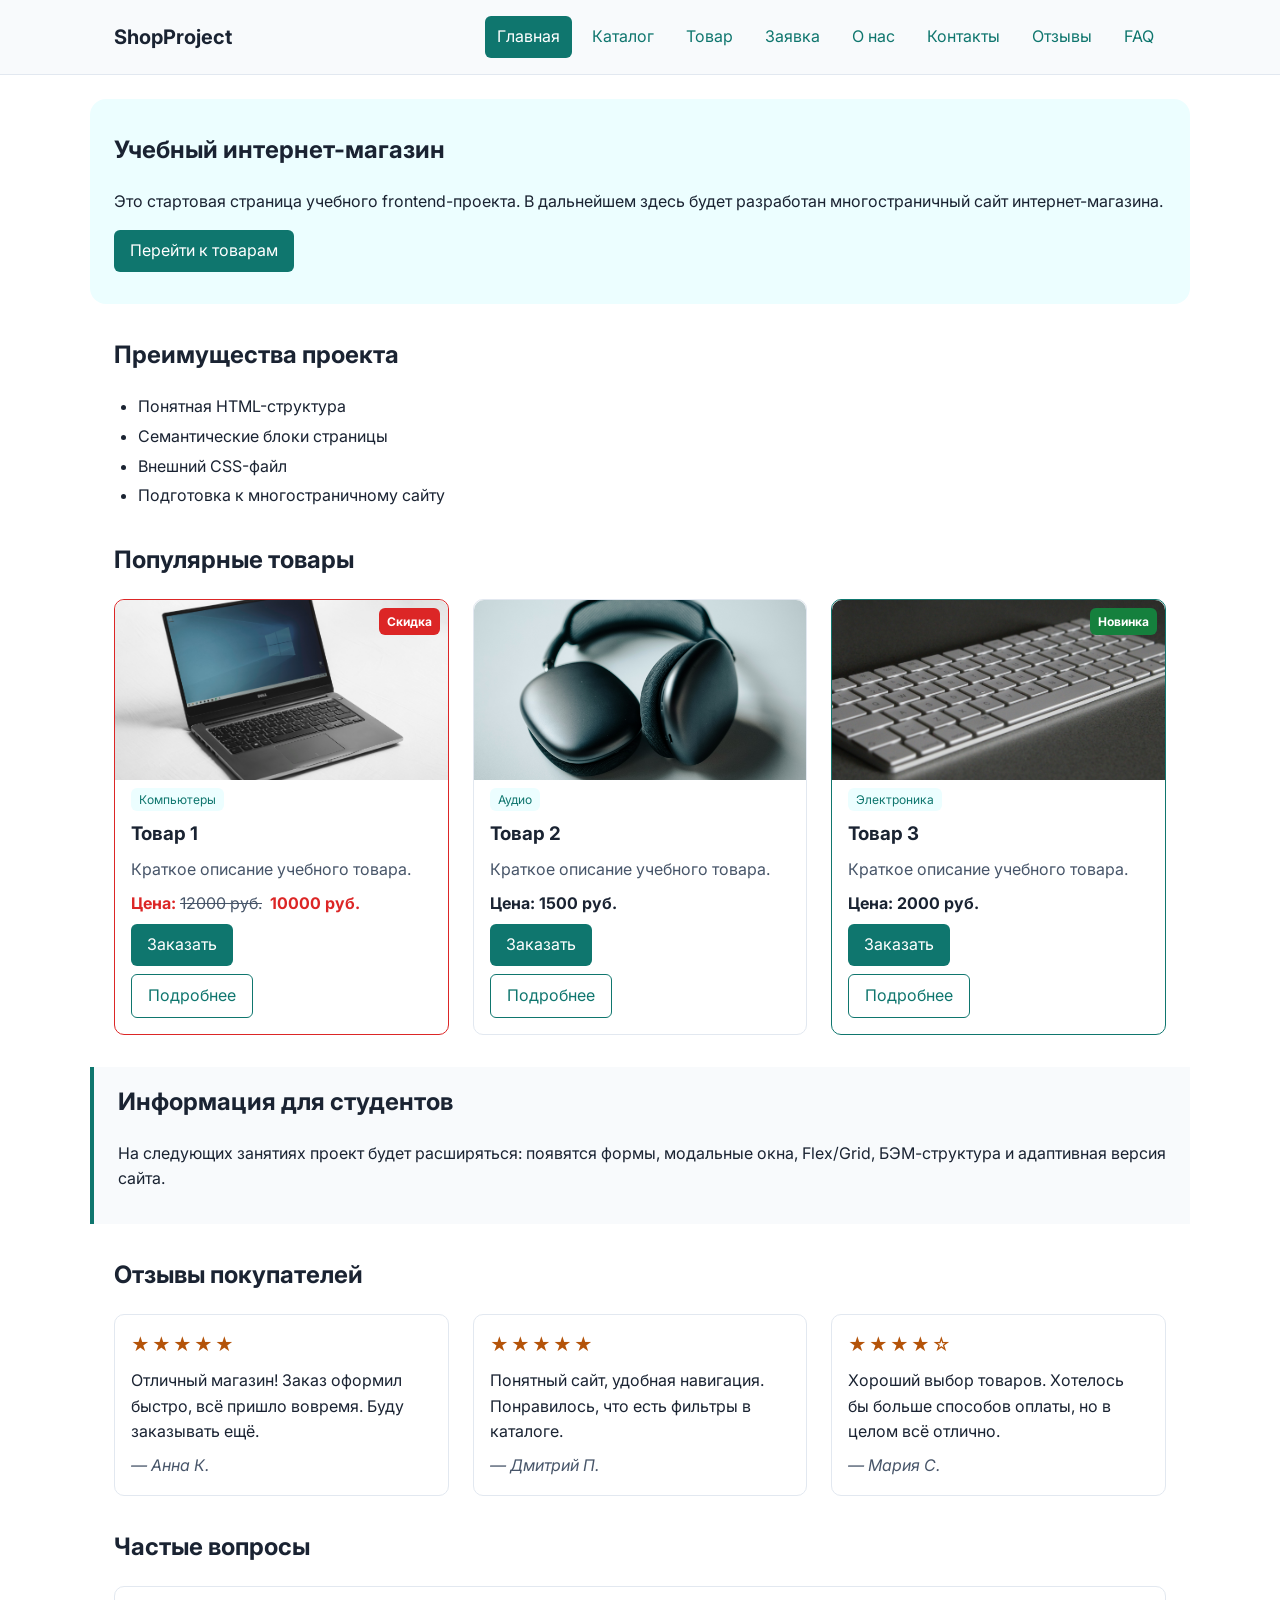
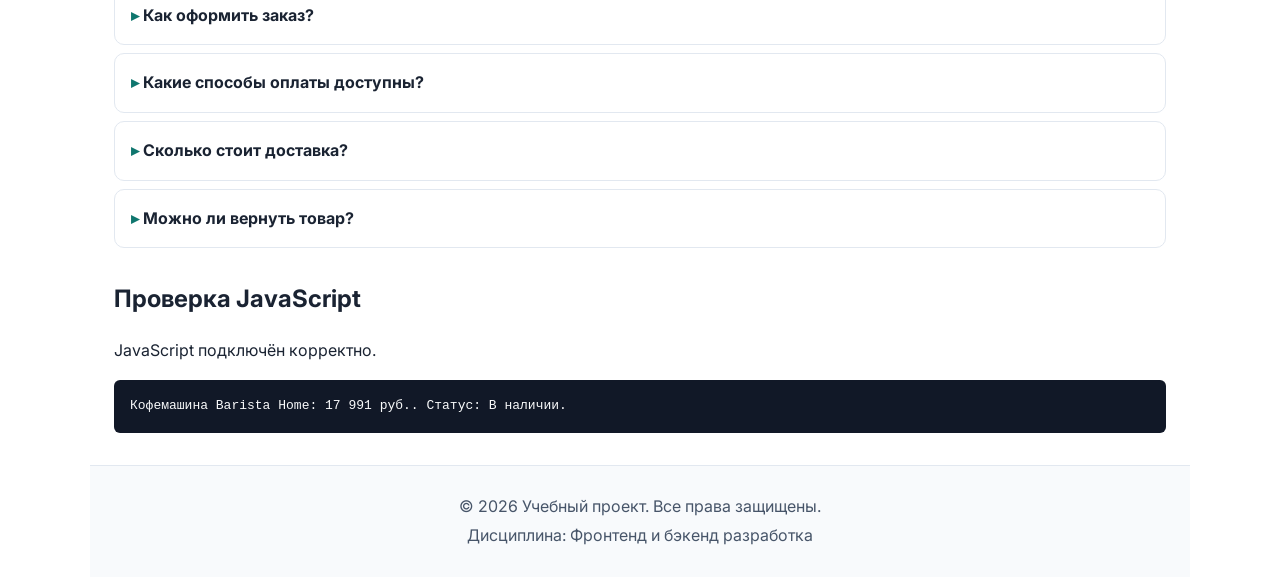
==== index.html @ 1064b360 "feat: add JavaScript basics to shop project" ====
<!DOCTYPE html>
<html lang="ru">
<head>
  <meta charset="UTF-8">
  <meta name="viewport" content="width=device-width, initial-scale=1.0">
  <meta name="description" content="Учебный интернет-магазин — главная страница.">
  <title>Главная — Учебный интернет-магазин</title>
  <link rel="preconnect" href="https://fonts.googleapis.com">
  <link rel="preconnect" href="https://fonts.gstatic.com" crossorigin>
  <link href="https://fonts.googleapis.com/css2?family=Inter:wght@400;500;600;700&display=swap" rel="stylesheet"> 
  <link rel="stylesheet" href="css/style.css">
  <link rel="stylesheet" href="css/responsive.css">
  <script src="js/data.js" defer></script>
  <script src="js/main.js" defer></script>
</head>
<body>

  <a class="skip-link" href="#main-content">Перейти к содержимому</a>
  <div class="welcome-banner" id="welcome-banner" hidden>
    <div class="welcome-banner__inner">
      <span class="welcome-banner__text" id="welcome-text"></span>
      <button class="welcome-banner__close" type="button" id="welcome-close" aria-label="Закрыть">Х</button>
    </div>
  </div>

  <header class="site-header">
    <div class="site-header__inner">
      <a class="site-header__logo" href="index.html">ShopProject</a>
      <nav class="site-nav" aria-label="Основная навигация">
        <ul class="site-nav__list">
          <li class="site-nav__item"><a class="site-nav__link site-nav__link--active" href="index.html" aria-current="page">Главная</a></li>
          <li class="site-nav__item"><a class="site-nav__link" href="catalog.html">Каталог</a></li>
          <li class="site-nav__item"><a class="site-nav__link" href="product.html">Товар</a></li>
          <li class="site-nav__item"><a class="site-nav__link" href="order.html">Заявка</a></li>
          <li class="site-nav__item"><a class="site-nav__link" href="about.html">О нас</a></li>
          <li class="site-nav__item"><a class="site-nav__link" href="contacts.html">Контакты</a></li>
          <li class="site-nav__item"><a class="site-nav__link" href="#reviews">Отзывы</a></li>
          <li class="site-nav__item"><a class="site-nav__link" href="#faq">FAQ</a></li>
        </ul>
      </nav>
    </div>
  </header>

  <main id="main-content">

    <section class="hero">
      <h1>Учебный интернет-магазин</h1>
      <p>Это стартовая страница учебного frontend-проекта. В дальнейшем здесь будет разработан многостраничный сайт интернет-магазина.</p>
      <a class="button button--primary" href="#popular">Перейти к товарам</a>
    </section>

    <section class="section" id="advantages">
      <h2>Преимущества проекта</h2>
      <ul class="advantages-list">
        <li>Понятная HTML-структура</li>
        <li>Семантические блоки страницы</li>
        <li>Внешний CSS-файл</li>
        <li>Подготовка к многостраничному сайту</li>
      </ul>
    </section>

    <section class="section" id="popular">
      <h2>Популярные товары</h2>
      <div class="products-grid">

        <article class="product-card product-card--discount">
          <span class="product-card__badge">Скидка</span>
          <div class="product-card__image">
            <img src="images/product-1.jpg" alt="Товар 1" loading="lazy">
          </div>
          <span class="product-card__category">Компьютеры</span>
          <h3 class="product-card__title">Товар 1</h3>
          <p class="product-card__description">Краткое описание учебного товара.</p>
          <p class="product-card__price">Цена: <s class="product-card__price-old">12000 руб.</s> 10000 руб.</p>
          <button class="button button--primary product-card__button" type="button" data-product="Товар 1">Заказать</button>
          <a class="button button--secondary product-card__button" href="product.html?id=1" aria-label="Подробнее о Товар 1">Подробнее</a>
        </article>

        <article class="product-card">
          <div class="product-card__image">
            <img src="images/product-2.jpg" alt="Товар 2" loading="lazy">
          </div>
          <span class="product-card__category">Аудио</span>
          <h3 class="product-card__title">Товар 2</h3>
          <p class="product-card__description">Краткое описание учебного товара.</p>
          <p class="product-card__price">Цена: 1500 руб.</p>
          <button class="button button--primary product-card__button" type="button" data-product="Товар 2">Заказать</button>
          <a class="button button--secondary product-card__button" href="product.html?id=2" aria-label="Подробнее о Товар 2">Подробнее</a>
        </article>

        <article class="product-card product-card--featured">
          <span class="product-card__badge product-card__badge--new">Новинка</span>
          <div class="product-card__image">
            <img src="images/product-3.jpg" alt="Товар 3" loading="lazy">
          </div>
          <span class="product-card__category">Электроника</span>
          <h3 class="product-card__title">Товар 3</h3>
          <p class="product-card__description">Краткое описание учебного товара.</p>
          <p class="product-card__price">Цена: 2000 руб.</p>
          <button class="button button--primary product-card__button" type="button" data-product="Товар 3">Заказать</button>
          <a class="button button--secondary product-card__button" href="product.html?id=3" aria-label="Подробнее о Товар 3">Подробнее</a>
        </article>

      </div>
    </section>

    <aside class="aside-info">
      <h2>Информация для студентов</h2>
      <p>На следующих занятиях проект будет расширяться: появятся формы, модальные окна, Flex/Grid, БЭМ-структура и адаптивная версия сайта.</p>
    </aside>

      <!-- Отзывы -->
    <section class="section" id="reviews">
      <h2>Отзывы покупателей</h2>
      <div class="reviews-grid">

        <article class="review-card">
          <p class="review-card__rating" aria-label="Оценка 5 из 5">★★★★★</p>
          <p class="review-card__text">Отличный магазин! Заказ оформил быстро, всё пришло вовремя. Буду заказывать ещё.</p>
          <p class="review-card__author">— Анна К.</p>
        </article>

        <article class="review-card">
          <p class="review-card__rating" aria-label="Оценка 5 из 5">★★★★★</p>
          <p class="review-card__text">Понятный сайт, удобная навигация. Понравилось, что есть фильтры в каталоге.</p>
          <p class="review-card__author">— Дмитрий П.</p>
        </article>

        <article class="review-card">
          <p class="review-card__rating" aria-label="Оценка 4 из 5">★★★★☆</p>
          <p class="review-card__text">Хороший выбор товаров. Хотелось бы больше способов оплаты, но в целом всё отлично.</p>
          <p class="review-card__author">— Мария С.</p>
        </article>

      </div>
    </section>

    <!-- FAQ -->
    <section class="section" id="faq">
      <h2>Частые вопросы</h2>
      <div class="faq">

        <details class="faq-item">
          <summary class="faq-item__question">Как оформить заказ?</summary>
          <p class="faq-item__answer">Нажмите кнопку «Заказать» в карточке товара, заполните форму в модальном окне и подтвердите заявку. Мы свяжемся с вами для уточнения деталей.</p>
        </details>

        <details class="faq-item">
          <summary class="faq-item__question">Какие способы оплаты доступны?</summary>
          <p class="faq-item__answer">Мы принимаем банковские карты, переводы по СБП и наличные при получении.</p>
        </details>

        <details class="faq-item">
          <summary class="faq-item__question">Сколько стоит доставка?</summary>
          <p class="faq-item__answer">Доставка по городу — бесплатно при заказе от 3000 рублей. По России — от 300 рублей в зависимости от региона.</p>
        </details>

        <details class="faq-item">
          <summary class="faq-item__question">Можно ли вернуть товар?</summary>
          <p class="faq-item__answer">Да, в течение 14 дней с момента получения, если товар не был в использовании и сохранена упаковка.</p>
        </details>

      </div>
    </section>
    
    <!-- Учебный блок для проверки JavaScript (ПЗ №15) -->
    <section class="section js-check" aria-labelledby="js-check-title">
      <h2 id="js-check-title">Проверка JavaScript</h2>
      <p class="js-message">JavaScript пока не выполнился.</p>
      <pre class="product-output"></pre>
    </section>

    <p class="success-message" id="success-message" hidden>Форма успешно отправлена!</p>
  </main>

  <footer class="site-footer" id="contacts">
    <p>&copy; 2026 Учебный проект. Все права защищены.</p>
    <p>Дисциплина: Фронтенд и бэкенд разработка</p>
  </footer>

  <dialog class="order-dialog" id="order-dialog" aria-labelledby="order-dialog-title">
    <h2 class="order-dialog__title" id="order-dialog-title">Оформление заявки</h2>
    
    <!-- Кнопка закрытия теперь вверху и имеет правильный id -->
    <button class="dialog-close" type="button" id="close-order-dialog" aria-label="Закрыть">
      ×
    </button>

    <form class="order-form" id="order-form" action="#" method="post" novalidate>
      <input id="selected-product" name="selected-product" type="hidden">

      <div class="order-form__field">
        <label class="order-form__label" for="order-name">Имя</label>
        <input class="order-form__input" id="order-name" name="name" type="text" placeholder="Введите ваше имя" minlength="2" required>
      </div>

      <div class="order-form__field">
        <label class="order-form__label" for="order-email">E-mail</label>
        <input class="order-form__input" id="order-email" name="email" type="email" placeholder="example@mail.ru" required>
      </div>

      <div class="order-form__field">
        <label class="order-form__label" for="order-phone">Телефон</label>
        <input class="order-form__input" id="order-phone" name="phone" type="tel" placeholder="+7 (900) 000-00-00" required>
      </div>

      <div class="order-form__field order-form__field--full">
        <label class="order-form__label" for="order-comment">Комментарий</label>
        <textarea class="order-form__textarea" id="order-comment" name="comment" rows="3" placeholder="Дополнительная информация"></textarea>
      </div>

      <div class="order-form__field order-form__field--checkbox">
        <label>
          <input id="order-agreement" name="agreement" type="checkbox" required>
          Я согласен на обработку данных
        </label>
      </div>

      <div class="order-form__actions">
        <!-- Внизу осталась только кнопка отправки -->
        <button class="button button--primary" type="submit">Отправить заявку</button>
      </div>
    </form>
  </dialog>

</body>
</html>
---- css/style.css ----
/* ===================================
   1. Переменные проекта
   =================================== */
:root {
  /* Своя цветовая схема — тёмно-синий + бирюзовый акцент */
  --color-bg: #ffffff;
  --color-text: #1a2332;
  --color-muted: #475569;
  --color-primary: #0f766e;
  --color-primary-dark: #115e59;
  --color-accent: #0e7490;
  --color-border: #e2e8f0;
  --color-surface: #f8fafc;
  --color-surface-accent: #ecfeff;
  --color-danger: #dc2626;
  --color-success: #15803d;
  --color-success-bg: #f0fdf4;
  --color-white: #ffffff;

  /* Отступы */
  --space-xs: 4px;
  --space-sm: 8px;
  --space-md: 16px;
  --space-lg: 24px;
  --space-xl: 32px;

  /* Скругления */
  --radius-sm: 6px;
  --radius-md: 10px;
  --radius-lg: 16px;

  /* Размеры */
  --container-width: 1100px;

  /* Тени */
  --shadow-sm: 0 1px 2px rgba(15, 118, 110, 0.05);
  --shadow-md: 0 4px 16px rgba(15, 118, 110, 0.1);
  --shadow-lg: 0 8px 24px rgba(15, 118, 110, 0.15);
}

/* ===================================
   2. Базовые стили
   =================================== */
* {
  box-sizing: border-box;
}

html {
  scroll-behavior: smooth;
}

body {
  margin: 0;
  font-family: 'Inter', 'Segoe UI', Arial, sans-serif;
  line-height: 1.6;
  color: var(--color-text);
  background-color: var(--color-bg);
  -webkit-font-smoothing: antialiased;
}

img {
  max-width: 100%;
  height: auto;
}

/* ===================================
   3. Общие элементы интерфейса
   =================================== */
a {
  color: var(--color-primary);
  text-decoration: none;
}

a:hover {
  color: var(--color-primary-dark);
  text-decoration: underline;
}

a:focus-visible {
  outline: 2px solid var(--color-primary);
  outline-offset: 3px;
}

/* Кнопка */
.button {
  display: inline-block;
  padding: var(--space-sm) var(--space-md);
  border: none;
  border-radius: var(--radius-sm);
  font: inherit;
  text-decoration: none;
  cursor: pointer;
}

.button--primary {
  color: var(--color-white);
  background-color: var(--color-primary);
}

.button--primary:hover {
  background-color: var(--color-primary-dark);
  color: var(--color-white);
  text-decoration: none;
}

.button--secondary {
  color: var(--color-primary);
  background-color: transparent;
  border: 1px solid var(--color-primary);
}

.button--secondary:hover {
  color: var(--color-white);
  background-color: var(--color-primary);
}

.button:focus-visible {
  outline: 2px solid var(--color-primary);
  outline-offset: 3px;
}

.button:disabled,
.button--disabled {
  opacity: 0.6;
  cursor: not-allowed;
}

/* ===================================
   4. Компоненты страницы
   =================================== */

/* Шапка */
.site-header {
  background-color: var(--color-surface);
  position: sticky;
  top: 0;
  z-index: 100;
  border-bottom: 1px solid var(--color-border);
}

.site-header__inner {
  max-width: var(--container-width);
  margin: 0 auto;
  padding: var(--space-md) var(--space-lg);
  display: flex;
  justify-content: space-between;
  align-items: center;
  gap: var(--space-md);
  flex-wrap: wrap;
}

.site-header__logo {
  font-size: 20px;
  font-weight: 700;
  color: var(--color-text);
}

.site-header__logo:hover {
  color: var(--color-primary);
  text-decoration: none;
}

/* Навигация */
.site-nav__list {
  display: flex;
  flex-wrap: wrap;
  gap: var(--space-sm);
  padding: 0;
  margin: 0;
  list-style: none;
}

.site-nav__link {
  display: inline-block;
  padding: var(--space-xs) var(--space-sm);
  color: var(--color-primary);
  border-radius: var(--radius-sm);
}

.site-nav__link:hover {
  color: var(--color-white);
  background-color: var(--color-primary);
  text-decoration: none;
}

.site-nav__link--active {
  color: var(--color-white);
  background-color: var(--color-primary);
}

.site-nav__link:focus-visible {
  outline: 2px solid var(--color-primary);
  outline-offset: 3px;
}

/* Hero */
.hero {
  max-width: var(--container-width);
  margin: var(--space-lg) auto var(--space-xl);
  padding: var(--space-xl) var(--space-lg);
  background-color: var(--color-surface-accent);
  border-radius: var(--radius-lg);
}

.hero h1 {
  margin-top: 0;
}

/* Секции */
.section {
  max-width: var(--container-width);
  margin: 0 auto var(--space-xl);
  padding: 0 var(--space-lg);
}

.section h2 {
  margin-top: 0;
}

/* Список преимуществ */
.advantages-list {
  padding-left: var(--space-lg);
}

.advantages-list li {
  margin-bottom: var(--space-xs);
}

/* Сетка товаров */
.products-grid {
  display: grid;
  grid-template-columns: repeat(auto-fit, minmax(240px, 1fr));
  gap: var(--space-lg);
}

/* Карточка товара */
.product-card {
  position: relative;
  display: flex;
  flex-direction: column;
  gap: var(--space-sm);
  padding: var(--space-md);
  border: 1px solid var(--color-border);
  border-radius: var(--radius-md);
  background-color: var(--color-bg);
  transition: border-color 0.2s;
}

.product-card:hover {
  border-color: var(--color-primary);
}

.product-card--featured {
  border-color: var(--color-primary);
}

.product-card--discount {
  border-color: var(--color-danger);
}

.product-card__badge {
  position: absolute;
  top: var(--space-sm);
  right: var(--space-sm);
  padding: 4px 8px;
  font-size: 12px;
  font-weight: 700;
  color: var(--color-white);
  background-color: var(--color-danger);
  border-radius: var(--radius-sm);
}

.product-card__badge--new {
  background-color: var(--color-success);
}

.product-card__title {
  margin: 0;
  color: var(--color-text);
}

.product-card__description {
  margin: 0;
  color: var(--color-muted);
}

.product-card__price {
  margin: 0;
  font-weight: 700;
}

.product-card--discount .product-card__price {
  color: var(--color-danger);
}

.product-card__button {
  margin-top: auto;
  align-self: flex-start;
}

/* Aside */
.aside-info {
  max-width: var(--container-width);
  margin: 0 auto var(--space-xl);
  padding: var(--space-md) var(--space-lg);
  border-left: 4px solid var(--color-primary);
  background-color: var(--color-surface);
}

.aside-info h2 {
  margin-top: 0;
}

/* Хлебные крошки */
.breadcrumbs {
  max-width: var(--container-width);
  margin: var(--space-md) auto;
  padding: 0 var(--space-lg);
  font-size: 14px;
  color: var(--color-muted);
}

.breadcrumbs__link {
  color: var(--color-primary);
}

.breadcrumbs__current::before {
  content: " / ";
  color: var(--color-muted);
}

/* Подвал */
.site-footer {
  max-width: var(--container-width);
  margin: var(--space-xl) auto 0;
  padding: var(--space-lg);
  border-top: 1px solid var(--color-border);
  background-color: var(--color-surface);
  color: var(--color-muted);
  text-align: center;
}

.site-footer p {
  margin: var(--space-xs) 0;
}

/* ===================================
   5. Форма и модальное окно
   =================================== */
.order-dialog {
  width: min(100% - 32px, 560px);
  padding: var(--space-lg);
  border: none;
  border-radius: var(--radius-lg);
  max-height: 90vh; /* Окно не будет выше 90% экрана */
  overflow-y: auto; /* Внутри окна появится свой аккуратный скролл */
}

.order-dialog::backdrop {
  background-color: rgba(0, 0, 0, 0.5);
}

.order-dialog__title {
  margin-top: 0;
}

.order-form__field {
  margin-bottom: var(--space-md);
}

.order-form__label {
  display: block;
  margin-bottom: var(--space-xs);
}

.order-form__input,
.order-form__select,
.order-form__textarea {
  width: 100%;
  padding: 10px 12px;
  border: 1px solid var(--color-border);
  border-radius: var(--radius-sm);
  font: inherit;
}

.order-form__textarea {
  resize: vertical; /* Разрешаем тянуть только вниз */
}

.order-form__input:hover,
.order-form__textarea:hover {
  border-color: var(--color-primary);
}

.order-form__input:focus-visible,
.order-form__textarea:focus-visible,
.order-form__actions button:focus-visible {
  outline: 2px solid var(--color-primary);
  outline-offset: 3px;
}

.order-form__field--checkbox input {
  width: auto;
}

.order-form__actions {
  display: flex;
  gap: var(--space-md);
  margin-top: var(--space-lg);
}

[aria-invalid="true"] {
  border-color: var(--color-danger);
}

/* Сообщение об успехе */
.success-message {
  max-width: var(--container-width);
  margin: var(--space-lg) auto;
  padding: var(--space-md) var(--space-lg);
  border-left: 4px solid var(--color-success);
  background-color: var(--color-success-bg);
}

/* ===================================
   5.1 Карточка товара (страница)
   =================================== */
.product-detail {
  display: grid;
  grid-template-columns: 1fr 1fr;
  gap: var(--space-xl);
  align-items: start;
}

.product-detail__image {
  position: relative;
}

.product-detail__placeholder {
  display: flex;
  align-items: center;
  justify-content: center;
  min-height: 300px;
  background-color: var(--color-surface);
  border: 1px solid var(--color-border);
  border-radius: var(--radius-md);
  color: var(--color-muted);
}

.product-detail__info {
  position: relative;
}

.product-detail__info h1 {
  margin-top: var(--space-md);
}

.product-detail__price {
  font-size: 20px;
  font-weight: 700;
  color: var(--color-primary);
}

.product-detail__description {
  color: var(--color-muted);
  margin-bottom: var(--space-lg);
}

.product-detail__info .button {
  margin-right: var(--space-sm);
  margin-bottom: var(--space-sm);
}

/* ===================================
   6. Каталог
   =================================== */
.catalog-layout {
  max-width: var(--container-width);
  margin: 0 auto var(--space-xl);
  padding: 0 var(--space-lg);
  display: grid;
  grid-template-columns: 260px 1fr;
  grid-template-areas: "filters products";
  gap: var(--space-lg);
}

.catalog-filters {
  grid-area: filters;
  padding: var(--space-md);
  border: 1px solid var(--color-border);
  border-radius: var(--radius-md);
  background-color: var(--color-surface);
}

.catalog-products {
  grid-area: products;
}

.filters-form {
  display: grid;
  gap: var(--space-md);
}

.filters-form fieldset {
  margin: 0;
  padding: var(--space-md);
  border: 1px solid var(--color-border);
  border-radius: var(--radius-sm);
}

.filters-form legend {
  font-weight: 700;
}

.filters-form label {
  display: block;
  margin-bottom: var(--space-sm);
}

.filters-form input[type="number"] {
  width: 100%;
  padding: 8px 10px;
  border: 1px solid var(--color-border);
  border-radius: var(--radius-sm);
  font: inherit;
}

/* ===================================
   7. Таблица характеристик
   =================================== */
.product-table {
  width: 100%;
  max-width: var(--container-width);
  margin: var(--space-lg) auto;
  border-collapse: collapse;
}

.product-table caption {
  caption-side: top;
  padding: var(--space-sm) 0;
  font-weight: 700;
  text-align: left;
}

.product-table th,
.product-table td {
  padding: var(--space-sm) var(--space-md);
  border: 1px solid var(--color-border);
  text-align: left;
}

.product-table th {
  background-color: var(--color-surface);
}

/* ===================================
   8. Утилиты
   =================================== */
:target {
  outline: 2px dashed var(--color-primary);
  outline-offset: 4px;
}

.back-to-top {
  position: fixed;
  right: var(--space-lg);
  bottom: var(--space-lg);
  z-index: 200;
  padding: var(--space-sm) var(--space-md);
  color: var(--color-white);
  background-color: var(--color-primary);
  border-radius: var(--radius-md);
  text-decoration: none;
}

.back-to-top:hover {
  background-color: var(--color-primary-dark);
  color: var(--color-white);
  text-decoration: none;
}

/* Форма на отдельной странице */
.order-form--page {
  max-width: 560px;
  padding: var(--space-lg);
  border: 1px solid var(--color-border);
  border-radius: var(--radius-md);
  background-color: var(--color-surface);
}

/* Список контактов */
.contacts-list {
  list-style: none;
  padding: 0;
}

.contacts-list li {
  padding: var(--space-sm) 0;
  border-bottom: 1px solid var(--color-border);
}

/* Заглушка карты */
.map-placeholder {
  display: flex;
  align-items: center;
  justify-content: center;
  min-height: 240px;
  padding: var(--space-lg);
  background-color: var(--color-surface);
  border: 1px dashed var(--color-border);
  border-radius: var(--radius-md);
  color: var(--color-muted);
  text-align: center;
}

/* ===================================
   9. Самостоятельные доработки
   =================================== */

/* ---- Фото товара в карточке ---- */
.product-card__image {
  margin: calc(var(--space-md) * -1) calc(var(--space-md) * -1) 0;
  border-radius: var(--radius-md) var(--radius-md) 0 0;
  overflow: hidden;
}

.product-card__image img {
  display: block;
  width: 100%;
  height: 180px;
  object-fit: cover;
  transition: transform 0.3s;
}

.product-card:hover .product-card__image img {
  transform: scale(1.05);
}

.product-card__image-placeholder {
  font-size: 48px;
  line-height: 1;
}

/* ---- Категория в карточке ---- */
.product-card__category {
  display: inline-block;
  align-self: flex-start;
  padding: 2px 8px;
  font-size: 12px;
  color: var(--color-primary);
  background-color: var(--color-surface-accent);
  border-radius: var(--radius-sm);
}

/* ---- Старая цена (зачёркнутая) ---- */
.product-card__price-old {
  margin-right: var(--space-xs);
  color: var(--color-muted);
  font-weight: 400;
}

/* ---- Отзывы ---- */
.reviews-grid {
  display: grid;
  grid-template-columns: repeat(auto-fit, minmax(260px, 1fr));
  gap: var(--space-lg);
}

.review-card {
  display: flex;
  flex-direction: column;
  gap: var(--space-sm);
  padding: var(--space-md);
  border: 1px solid var(--color-border);
  border-radius: var(--radius-md);
  background-color: var(--color-bg);
  transition: box-shadow 0.2s, transform 0.2s;
}

.review-card:hover {
  box-shadow: 0 4px 16px rgba(0, 87, 184, 0.1);
  transform: translateY(-2px);
}

.review-card__rating {
  margin: 0;
  font-size: 18px;
  color: #b45309;
  letter-spacing: 2px;
}

.review-card__text {
  margin: 0;
  color: var(--color-text);
}

.review-card__author {
  margin: 0;
  margin-top: auto;
  color: var(--color-muted);
  font-style: italic;
}

/* ---- FAQ ---- */
.faq {
  display: grid;
  gap: var(--space-sm);
}

.faq-item {
  padding: var(--space-md);
  border: 1px solid var(--color-border);
  border-radius: var(--radius-md);
  background-color: var(--color-bg);
  transition: border-color 0.2s;
}

.faq-item[open] {
  border-color: var(--color-primary);
}

.faq-item__question {
  cursor: pointer;
  font-weight: 700;
  color: var(--color-text);
  list-style: none;
}

.faq-item__question::-webkit-details-marker {
  display: none;
}

.faq-item__question::before {
  content: "▸ ";
  color: var(--color-primary);
  margin-right: var(--space-xs);
  display: inline-block;
  transition: transform 0.2s;
}

.faq-item[open] .faq-item__question::before {
  transform: rotate(90deg);
}

.faq-item__question:hover {
  color: var(--color-primary);
}

.faq-item__answer {
  margin: var(--space-sm) 0 0;
  color: var(--color-muted);
}

/* ---- Улучшенный hover карточек ---- */
.product-card {
  transition: border-color 0.2s, box-shadow 0.2s, transform 0.2s;
}

.product-card:hover {
  box-shadow: 0 6px 20px rgba(0, 87, 184, 0.12);
  transform: translateY(-3px);
}

/* Доступность: skip-link */
.skip-link {
  position: absolute;
  top: -60px;
  left: var(--space-md);
  z-index: 999;
  padding: var(--space-sm) var(--space-md);
  color: var(--color-white);
  background-color: var(--color-primary);
  border-radius: var(--radius-sm);
  text-decoration: none;
  transition: top 0.2s;
}

.skip-link:focus {
  top: var(--space-md);
}

/* Приветственный баннер */
.welcome-banner {
  background: linear-gradient(135deg, var(--color-primary), var(--color-accent));
  color: var(--color-white);
}

.welcome-banner__inner {
  max-width: var(--container-width);
  margin: 0 auto;
  padding: var(--space-md) var(--space-lg);
  display: flex;
  align-items: center;
  gap: var(--space-md);
}

.welcome-banner__text {
  flex: 1;
}

.welcome-banner__close {
  padding: 4px 12px;
  font-size: 20px;
  line-height: 1;
  color: var(--color-white);
  background: transparent;
  border: 1px solid rgba(255, 255, 255, 0.4);
  border-radius: var(--radius-sm);
  cursor: pointer;
}

.welcome-banner__close:hover {
  background-color: rgba(255, 255, 255, 0.15);
}

/* ===================================
   10. Страница «О компании»
   =================================== */
.values-grid {
  display: grid;
  grid-template-columns: repeat(auto-fit, minmax(220px, 1fr));
  gap: var(--space-lg);
}

.value-card {
  padding: var(--space-lg);
  text-align: center;
  background-color: var(--color-surface);
  border: 1px solid var(--color-border);
  border-radius: var(--radius-md);
  transition: transform 0.2s, box-shadow 0.2s;
}

.value-card:hover {
  transform: translateY(-4px);
  box-shadow: var(--shadow-md);
}

.value-card__icon {
  font-size: 40px;
  margin-bottom: var(--space-sm);
}

.value-card__title {
  margin: 0 0 var(--space-xs);
  color: var(--color-primary);
}

.value-card__text {
  margin: 0;
  color: var(--color-muted);
}

.team-grid {
  display: grid;
  grid-template-columns: repeat(auto-fit, minmax(180px, 1fr));
  gap: var(--space-lg);
}

.team-card {
  padding: var(--space-lg);
  text-align: center;
  background-color: var(--color-bg);
  border: 1px solid var(--color-border);
  border-radius: var(--radius-md);
  transition: box-shadow 0.2s;
}

.team-card:hover {
  box-shadow: var(--shadow-sm);
}

.team-card__avatar {
  font-size: 56px;
  margin-bottom: var(--space-sm);
}

.team-card__name {
  margin: 0 0 var(--space-xs);
}

.team-card__role {
  margin: 0;
  color: var(--color-muted);
  font-size: 14px;
}

/* Фото товара на странице product.html */
.product-detail__image img {
  display: block;
  width: 100%;
  border-radius: var(--radius-md);
}

.product-detail {
  visibility: hidden;
}

.product-detail.is-loaded {
  visibility: visible;
}

.visually-hidden {
  position: absolute;
  width: 1px;
  height: 1px;
  margin: -1px;
  padding: 0;
  overflow: hidden;
  clip: rect(0, 0, 0, 0);
  border: 0;
}

/* Модальное окно должно быть relative, чтобы кнопка позиционировалась внутри него */
.order-dialog {
  position: relative;
}

/* Стили для крестика в правом верхнем углу */
.dialog-close {
  position: absolute;
  top: 16px;
  right: 16px;
  background: transparent;
  border: none;
  font-size: 28px;
  line-height: 1;
  color: var(--color-muted);
  cursor: pointer;
  padding: 0;
  width: 32px;
  height: 32px;
  display: flex;
  align-items: center;
  justify-content: center;
  transition: color 0.2s;
}

/* ===================================
   Модальное окно и его элементы
   =================================== */
.order-dialog {
  position: relative;
}

/* Кнопка-крестик в правом верхнем углу */
.dialog-close {
  position: absolute;
  top: 16px;
  right: 16px;
  background: transparent;
  border: none;
  font-size: 32px;
  line-height: 1;
  color: var(--color-muted);
  cursor: pointer;
  padding: 0;
  width: 32px;
  height: 32px;
  display: flex;
  align-items: center;
  justify-content: center;
  transition: color 0.2s;
  z-index: 10;
}

.dialog-close:hover {
  color: var(--color-danger); /* При наведении станет красным */
}

/* Исправление чекбокса (ставим квадратик и текст на одну линию) */
.order-form__field--checkbox label {
  display: flex;
  align-items: center;
  gap: 10px;
  cursor: pointer;
}

.order-form__field--checkbox input {
  margin: 0;
  width: 18px;
  height: 18px;
}

/* Растягиваем блок с чекбоксом на всю ширину формы */
.order-form__field--checkbox {
  grid-column: 1 / -1; /* Заставляет блок занять все колонки сетки */
  margin-top: var(--space-sm);
}

/* Выравниваем квадратик и текст по центру */
.order-form__field--checkbox label {
  display: flex;
  align-items: center; /* Квадратик и текст на одной линии */
  gap: 12px; /* Расстояние между ними */
  cursor: pointer;
}

/* Делаем чекбокс чуть крупнее для удобства */
.order-form__field--checkbox input {
  margin: 0;
  width: 20px;
  height: 20px;
  cursor: pointer;
}

/* Стили для проверочного блока JS (ПЗ №15) */
.product-output {
  padding: var(--space-md);
  overflow-x: auto;
  color: #f9fafb;
  background-color: #111827;
  border-radius: var(--radius-sm);
  white-space: pre-wrap;
}
---- css/responsive.css ----
/* ==========================================================================
   БАЗОВЫЕ СТИЛИ (Mobile First)
   ========================================================================== */
* { box-sizing: border-box; }
img { max-width: 100%; height: auto; display: block; }
body { overflow-x: hidden; width: 100%; margin: 0; }

/* ==========================================================================
   1. ШАПКА И НАВИГАЦИЯ
   ========================================================================== */
/* Шапка остается сверху (sticky) */
.site-header {
  position: sticky;
  top: 0;
  z-index: 100;
  background-color: var(--color-surface);
  border-bottom: 1px solid var(--color-border);
}

.site-header__inner {
  display: flex;
  flex-direction: column;
  align-items: center;
  padding: 10px 0; /* Уменьшили отступы, чтобы не занимала пол экрана */
  gap: 10px;
}

.site-nav__list {
  display: flex;
  flex-direction: row; /* На мобильных делаем в строку, но с переносом */
  flex-wrap: wrap;
  justify-content: center;
  width: 100%;
  padding: 0;
  margin: 0;
  list-style: none;
  gap: 4px;
}

.site-nav__link {
  display: block;
  padding: 6px 12px; /* Компактные кнопки меню */
  font-size: 14px;
  border-radius: var(--radius-sm);
}

/* ЖЕСТКО фиксируем цвета активной ссылки с !important */
.site-nav__link.site-nav__link--active {
  color: var(--color-white) !important;
  background-color: var(--color-primary) !important;
}

/* Десктоп (от 768px) */
@media (min-width: 768px) {
  .site-header__inner {
    flex-direction: row;
    justify-content: space-between;
    padding: var(--space-md) var(--space-lg);
  }
  
  .site-nav__list {
    width: auto;
    gap: var(--space-sm);
  }
  
  .site-nav__link {
    padding: 8px 12px;
    font-size: 16px;
  }
  
  .site-nav__link:not(.site-nav__link--active) {
    background-color: transparent;
  }
}

/* ==========================================================================
   2. СТРАНИЦА ТОВАРА (Картинка и текст)
   ========================================================================== */
/* На мобильном: картинка сверху, текст снизу */
.product-detail {
  display: grid;
  grid-template-columns: 1fr;
  gap: var(--space-lg);
}

.product-detail__image img {
  border-radius: var(--radius-md);
  width: 100%;
}

/* Десктоп (от 768px): две колонки */
@media (min-width: 768px) {
  .product-detail {
    grid-template-columns: 1fr 1fr;
    align-items: start;
  }
}

/* ==========================================================================
   3. ТАБЛИЦА ХАРАКТЕРИСТИК
   ========================================================================== */
.table-wrapper {
  width: 100%;
  overflow-x: auto;
  -webkit-overflow-scrolling: touch;
  margin-bottom: var(--space-md);
}

.product-table {
  min-width: 600px;
  width: 100%;
  border-collapse: collapse;
}

/* Мобильная версия (карточный вид) */
@media (max-width: 767px) {
  /* Скрываем шапку таблицы (Параметр | Значение) */
  .product-table thead {
    display: none;
  }

  /* Превращаем таблицу, строки и ячейки в блочные элементы */
  .product-table, 
  .product-table tbody, 
  .product-table tr, 
  .product-table td {
    display: block;
    width: 100%;
    min-width: 0; /* Отменяем min-width для таблицы */
  }

  /* Оформляем каждую строку как карточку */
  .product-table tr {
    margin-bottom: var(--space-md);
    padding: var(--space-md);
    background-color: var(--color-surface);
    border: 1px solid var(--color-border);
    border-radius: var(--radius-md);
  }

  /* Настраиваем ячейки */
  .product-table td {
    padding: var(--space-xs) 0;
    border: none;
    border-bottom: 1px dashed var(--color-border);
    display: flex;
    justify-content: space-between; /* Название слева, значение справа */
  }

  /* Убираем нижнюю границу у последней ячейки */
  .product-table td:last-child {
    border-bottom: none;
  }

  /* Делаем первую ячейку (название параметра) жирной */
  .product-table td:first-child {
    font-weight: bold;
    color: var(--color-primary);
  }
}

/* ==========================================================================
   4. СЕТКА КАРТОЧЕК И КАТАЛОГ
   ========================================================================== */
/* Мобильные: 1 колонка */
.products-grid {
  display: grid;
  grid-template-columns: 1fr;
  gap: var(--space-md);
}

/* Планшет (от 640px): 2 колонки */
@media (min-width: 640px) {
  .products-grid {
    grid-template-columns: repeat(2, minmax(0, 1fr));
  }
}

/* Десктоп (от 1024px): 3 колонки */
@media (min-width: 1024px) {
  .products-grid {
    grid-template-columns: repeat(3, minmax(0, 1fr));
    gap: var(--space-lg);
  }
}

/* ==========================================================================
   5. СТРАНИЦА КАТАЛОГА (Фильтры + Товары)
   ========================================================================== */
/* Мобильные: фильтры сверху */
.catalog-layout {
  display: grid;
  grid-template-columns: 1fr;
  gap: var(--space-lg);
}

.catalog-filters {
  order: -1;
}

/* Десктоп (от 1024px): фильтры слева, товары справа */
@media (min-width: 1024px) {
  .catalog-layout {
    grid-template-columns: 260px minmax(0, 1fr);
    align-items: start;
  }
  .catalog-filters {
    order: initial;
    position: sticky;
    top: 88px;
  }
}

/* ==========================================================================
   6. ФОРМА ЗАЯВКИ
   ========================================================================== */
/* Мобильные: 1 колонка */
.order-form {
  display: grid;
  grid-template-columns: 1fr;
  gap: var(--space-md);
}

/* Десктоп (от 768px): 2 колонки */
@media (min-width: 768px) {
  .order-form {
    grid-template-columns: 1fr 1fr;
  }
  
  /* Теперь мы явно указываем, какие поля занимают всю ширину */
  .order-form__field--full,
  .order-form__field--checkbox,
  .order-form__actions {
    grid-column: 1 / -1;
  }
}

a:focus-visible,
button:focus-visible,
input:focus-visible,
select:focus-visible,
textarea:focus-visible {
  outline: 3px solid var(--color-primary) !important;
  outline-offset: 3px !important;
}
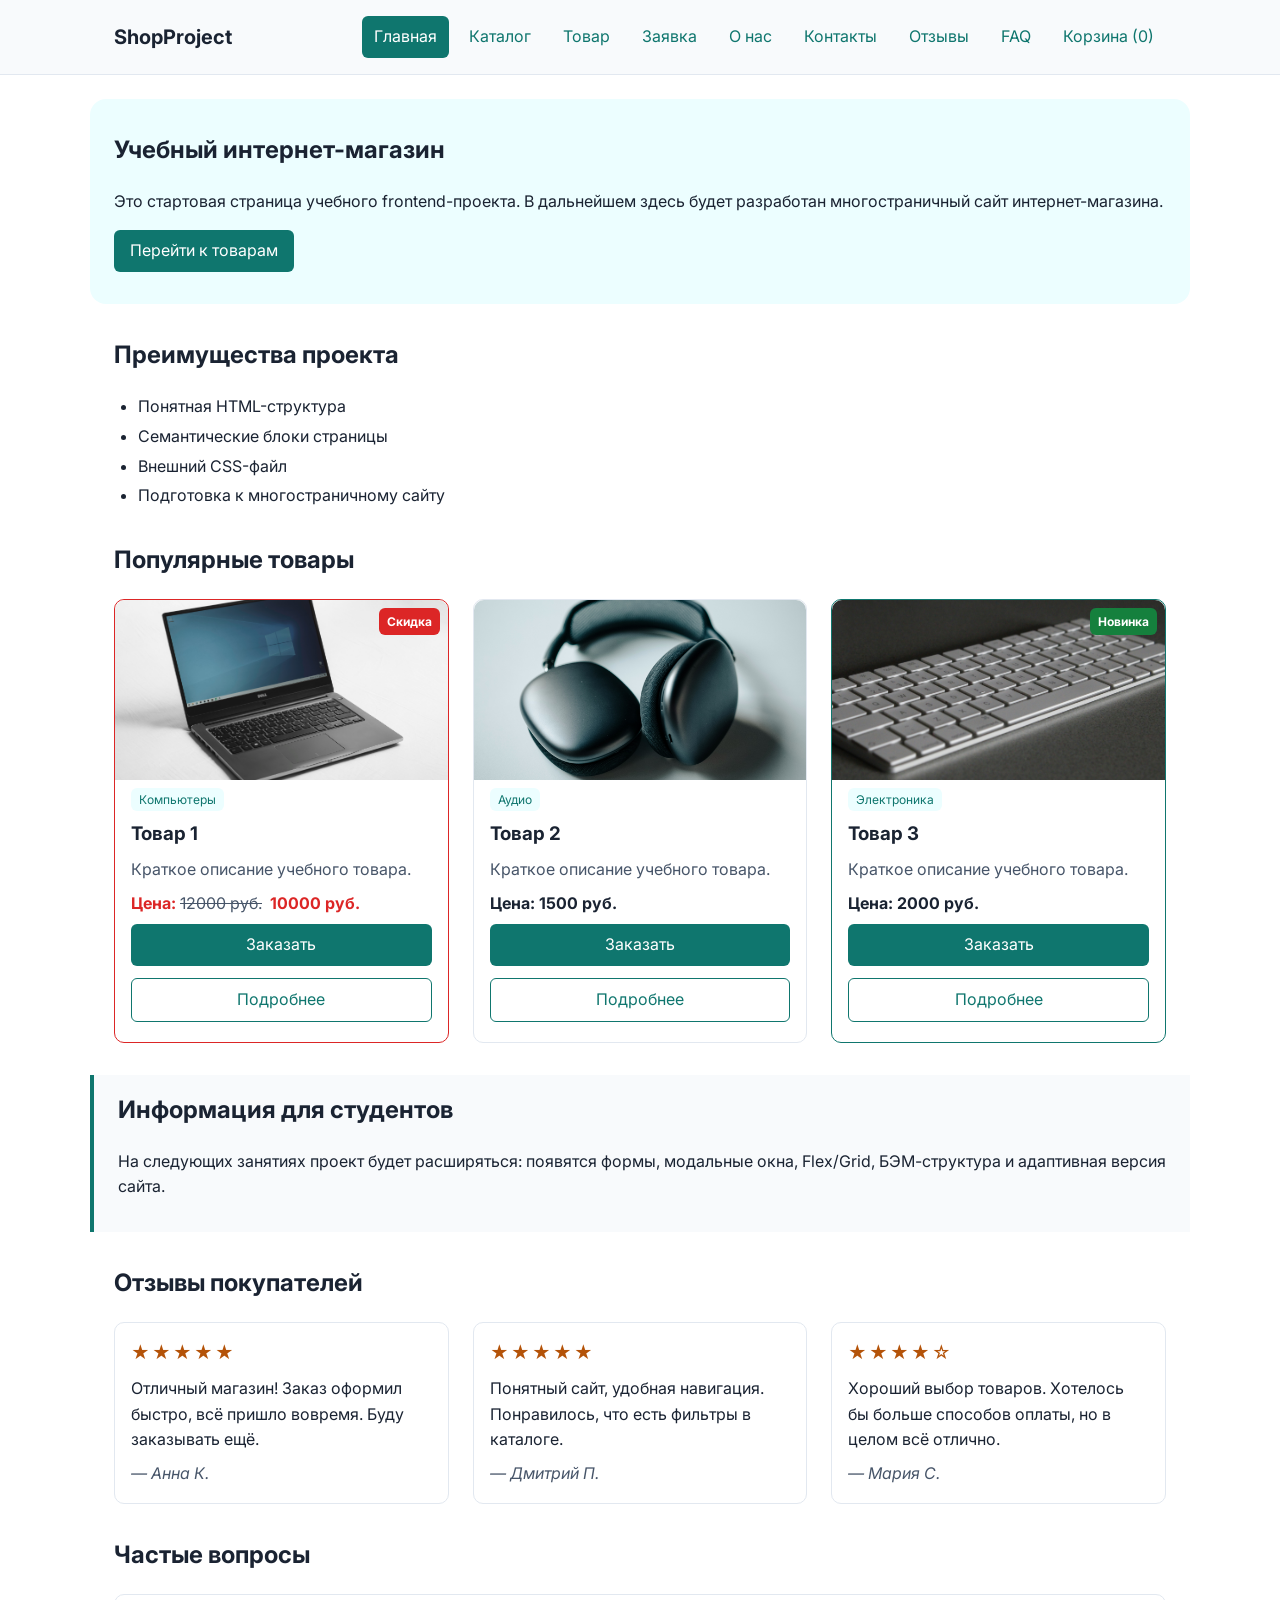
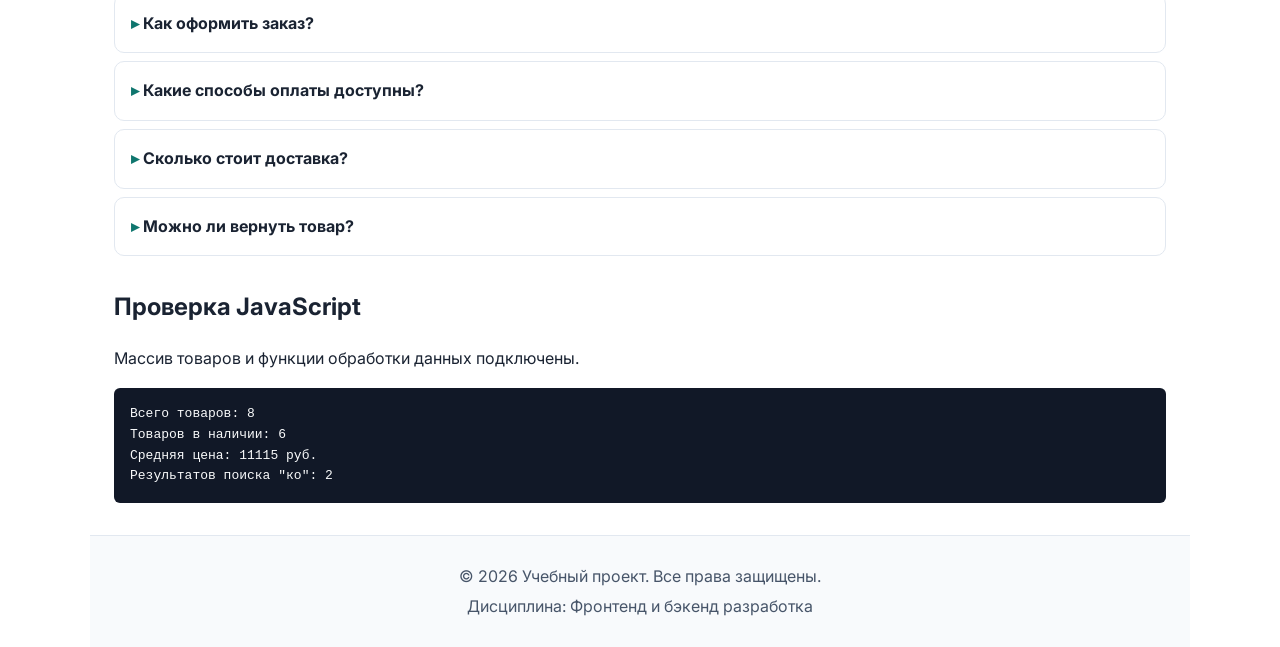
==== commit b26f47f2: "feat: add catalog DOM rendering, form validation and shopping cart" ====
--- a/index.html
+++ b/index.html
@@ -11,6 +11,7 @@
   <link rel="stylesheet" href="css/style.css">
   <link rel="stylesheet" href="css/responsive.css">
   <script src="js/data.js" defer></script>
+  <script src="js/cart.js" defer></script>
   <script src="js/main.js" defer></script>
 </head>
 <body>
@@ -36,6 +37,7 @@
           <li class="site-nav__item"><a class="site-nav__link" href="contacts.html">Контакты</a></li>
           <li class="site-nav__item"><a class="site-nav__link" href="#reviews">Отзывы</a></li>
           <li class="site-nav__item"><a class="site-nav__link" href="#faq">FAQ</a></li>
+          <li class="site-nav__item"><a class="site-nav__link" href="cart.html">Корзина (<span class="cart-counter">0</span>)</a></li>
         </ul>
       </nav>
     </div>
--- a/css/style.css
+++ b/css/style.css
@@ -294,8 +294,11 @@
 }
 
 .product-card__button {
-  margin-top: auto;
-  align-self: flex-start;
+  margin-top: auto; /* Прижимает блок кнопок к низу карточки */
+  margin-bottom: var(--space-xs); /* Отступ снизу, чтобы кнопка не прилипала к краю */
+  align-self: flex-start; /* Кнопки будут по ширине текста, а не на всю карточку */
+  width: 100%; /* Растягиваем кнопки на всю ширину для аккуратности */
+  text-align: center;
 }
 
 /* Aside */
@@ -1012,4 +1015,97 @@
   background-color: #111827;
   border-radius: var(--radius-sm);
   white-space: pre-wrap;
-}+}
+
+/* ===================================
+   ПЗ №17: Элементы управления каталогом
+   =================================== */
+.catalog-controls {
+  display: flex;
+  flex-wrap: wrap;
+  gap: var(--space-md);
+  margin-bottom: var(--space-lg);
+  padding: var(--space-md);
+  background-color: var(--color-surface);
+  border-radius: var(--radius-md);
+}
+
+.catalog-controls__group {
+  display: flex;
+  flex-direction: column;
+  flex: 1;
+  min-width: 200px;
+}
+
+.catalog-controls__input,
+.catalog-controls__select {
+  padding: 8px 12px;
+  border: 1px solid var(--color-border);
+  border-radius: var(--radius-sm);
+  font: inherit;
+}
+
+.catalog-count {
+  margin-bottom: var(--space-md);
+  font-weight: 700;
+  color: var(--color-primary);
+}
+
+.catalog-empty {
+  padding: var(--space-lg);
+  text-align: center;
+  color: var(--color-muted);
+  border: 1px dashed var(--color-border);
+  border-radius: var(--radius-md);
+}
+
+/* Ошибки валидации (ПЗ №17) */
+.form-error {
+  margin: 4px 0 0;
+  font-size: 13px;
+  color: var(--color-danger);
+}
+
+.form-message {
+  margin-top: var(--space-md);
+  font-weight: 700;
+  color: var(--color-success);
+}
+
+/* Стили для корзины */
+.cart-summary {
+  margin-top: 20px;
+  padding: 20px;
+  background-color: var(--color-surface);
+  border-radius: var(--radius-md);
+  border: 1px solid var(--color-border);
+}
+
+.cart-summary h2 {
+  margin-top: 0;
+}
+
+.cart-item {
+  display: flex;
+  justify-content: space-between;
+  align-items: center;
+  padding: 10px;
+  border-bottom: 1px solid var(--color-border);
+}
+
+.button--success {
+  background-color: var(--color-success) !important;
+  color: white !important;
+}
+
+.button--danger {
+  background-color: var(--color-danger) !important;
+  color: white !important;
+  border: none;
+}
+
+/* Отступ для второй кнопки (Подробнее), чтобы она не прилипала к первой */
+.product-card__button + .product-card__button {
+  margin-top: 0; 
+  margin-bottom: var(--space-xs);
+}
